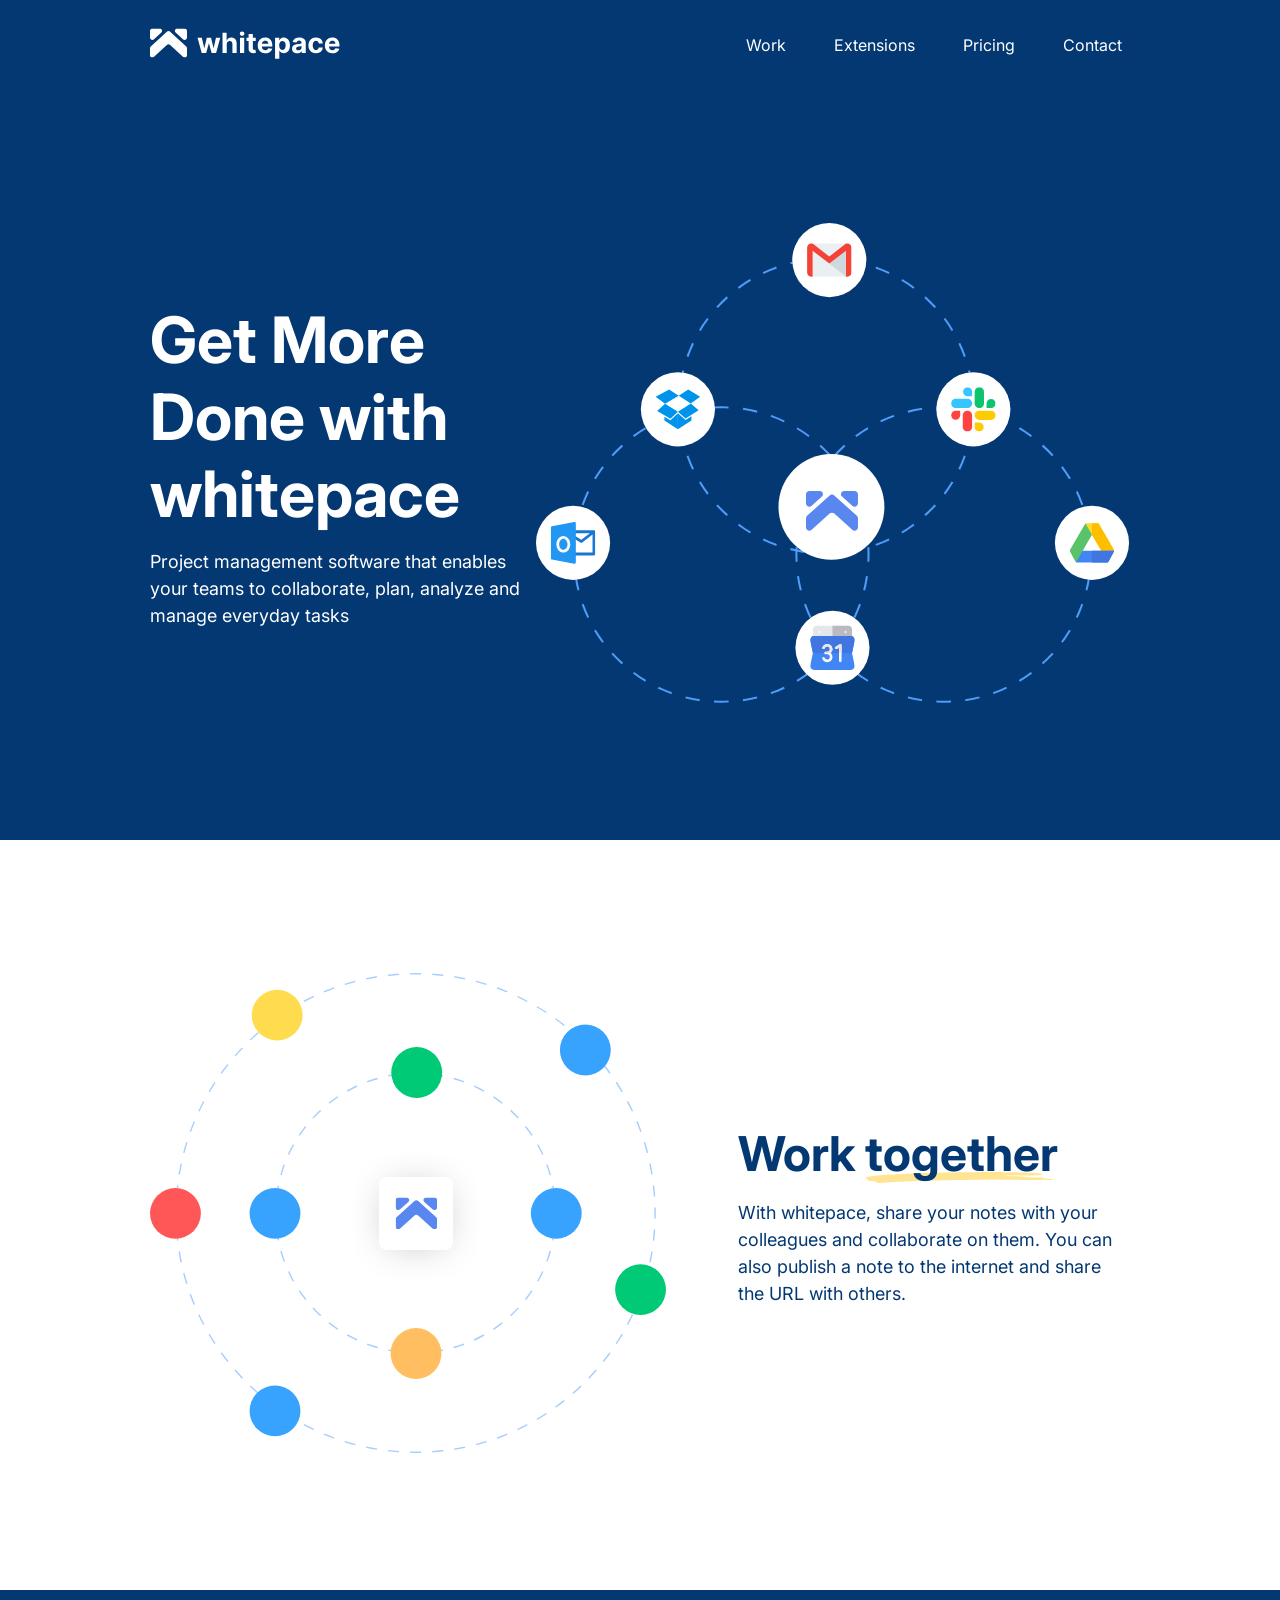
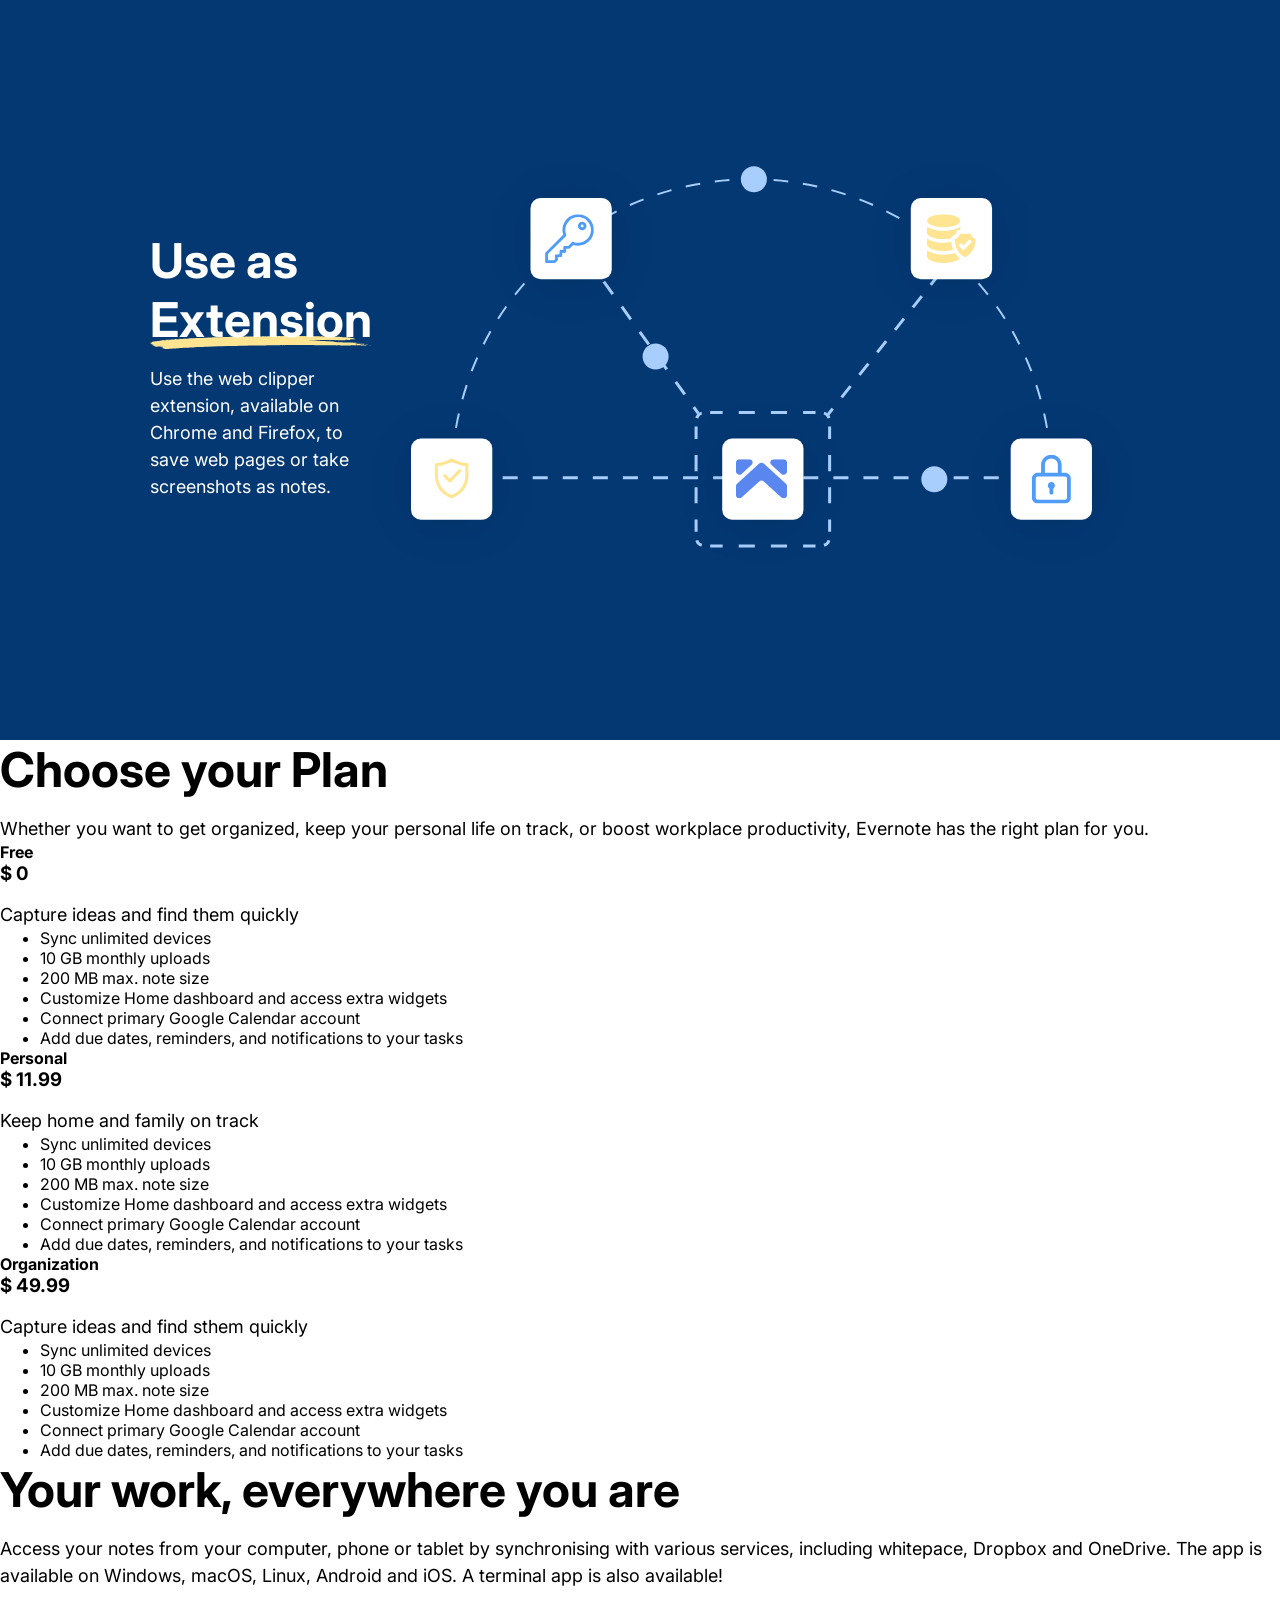
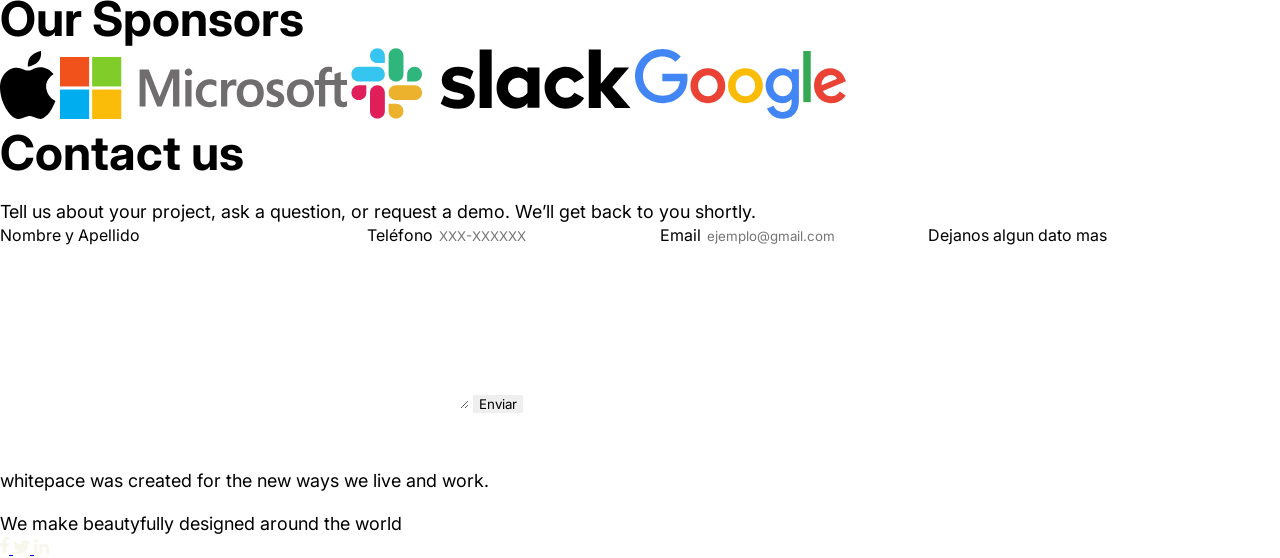
==== index.html @ 9ba9b7a3 "Primera versión de la landing" ====
<!DOCTYPE html>
<html lang="en">
<head>
    <meta charset="UTF-8">
    <meta name="viewport" content="width=device-width, initial-scale=1.0">
    <link rel="stylesheet" href="styles.css">
    <title>WhiteSpace</title>
    <link rel="preconnect" href="https://fonts.googleapis.com">
    <link rel="preconnect" href="https://fonts.gstatic.com" crossorigin>
    <link href="https://fonts.googleapis.com/css2?family=Inter:ital,opsz,wght@0,14..32,100..900;1,14..32,100..900&display=swap" rel="stylesheet">
</head>
<body>
    <header>
        <nav>
            <div class="logo"><img src="./img/Logo.svg" alt="logo de la empresa WhiteSpace"></div>
            <ul>
                <li><a href="#WorkTogether">Work</a></li>
                <li><a href="#UseExtension">Extensions</a></li>
                <li><a href="#Planes">Pricing</a></li>
                <li><a href="#Formulario">Contact</a></li>
            </ul>
        </nav>
    </header>

    <main>
        <section id="GetMore">
            <div class="ContenedorTitulo">
                <h1>Get More Done with whitepace</h1>
                <p>Project management software that enables your teams to collaborate, plan, analyze and manage everyday tasks</p>
            </div>
            <div>
                <img src="./img/Imagen-Section1.svg" alt="Apps como slack, teams, calendar, etc." class="Imagen-BannerSimple">
            </div> 
        </section>

        <section id="WorkTogether">
            <div>
                <img src="./img/Imagen-Section2.svg" alt="Circulos alrededor del logo de WhiteSpace" class="Imagen-BannerSimple">
            </div> 
            <div class="ContenedorTitulo">
                <h2>Work <span class="Subrayado-amarillo">together</span></h2>
                <p>With whitepace, share your notes with your colleagues and collaborate on them. You can also publish a note to the internet and share the URL with others. </p>
            </div>
            
        </section>

        <section id="UseExtension">
            <div>
                <h2>Use as <span class="Subrayado-amarillo">Extension </span></h2>
                <p>Use the web clipper extension, available on Chrome and Firefox, to save web pages or take screenshots as notes. </p>
            </div>
            <div>
                <img src="./img/Imagen-Section3.svg" alt="Iconos de Base de Datos, Llaves, simulando extensiones de la marca">
            </div> 
        </section>

        <section id="Planes">
            <div>
                <h2>Choose your Plan</h2>
                <p>Whether you want to get organized, keep your personal life on track, or boost workplace productivity, Evernote has the right plan for you.</p>
            </div>
            
            <div class="ContenedorCards">
                
                <article class="Card">
                    <h4>Free</h4>
                    <h3>$ 0</h3>
                    <p>Capture ideas and find them quickly</p>

                    <ul>
                        <li>Sync unlimited devices</li>
                        <li>10 GB monthly uploads</li>
                        <li>200 MB max. note size</li>
                        <li>Customize Home dashboard and access extra widgets</li>
                        <li>Connect primary Google Calendar account</li>
                        <li>Add due dates, reminders, and notifications to your tasks</li>
                    </ul>
                </article>

                <article class="Card Gold">
                    <h4>Personal</h4>
                    <h3>$ 11.99</h3>
                    <p>Keep home and family on track</p>

                    <ul>
                        <li>Sync unlimited devices</li>
                        <li>10 GB monthly uploads</li>
                        <li>200 MB max. note size</li>
                        <li>Customize Home dashboard and access extra widgets</li>
                        <li>Connect primary Google Calendar account</li>
                        <li>Add due dates, reminders, and notifications to your tasks</li>
                    </ul>
                </article>

                <article class="Card">
                    <h4>Organization</h4>
                    <h3>$ 49.99</h3>
                    <p>Capture ideas and find sthem quickly</p>

                    <ul>
                        <li>Sync unlimited devices</li>
                        <li>10 GB monthly uploads</li>
                        <li>200 MB max. note size</li>
                        <li>Customize Home dashboard and access extra widgets</li>
                        <li>Connect primary Google Calendar account</li>
                        <li>Add due dates, reminders, and notifications to your tasks</li>
                    </ul>
                </article>
                
            </div> 
        </section>

        <section id="YourWork">
            <h2>Your work, <span class="Subrayado-azul">everywhere</span> you are</h2>
            <p>Access your notes from your computer, phone or tablet by synchronising with various services, including whitepace, Dropbox and OneDrive. The app is available on Windows, macOS, Linux, Android and iOS. A terminal app is also available!</p>
        </section>

        <section id="Sponsors">
            <h2>Our Sponsors</h2>
            <div class="ImagenesSponsors">
                <img src="./img/Apple.svg" alt="Logo de la Empresa Apple"> <img src="./img/Microsoft.svg" alt="Logo de la Empresa Microsoft"> <img src="./img/Slack.svg" alt="Logo de la Empresa Slack"> <img src="./img/Google.svg" alt="Logo de la Empresa Google">
            </div>
        </section>

        <section id="Formulario">
            <div class="CabeceraFormulario">
                <h2>Contact us</h2>
                <p>Tell us about your project, ask a question, or request a demo. We’ll get back to you shortly.</p>
            </div>
            <form>
                <label for="Nombre">Nombre y Apellido</label>
                <input id="Nombre" type="text" name="Nombre" required>

                <label for="Telefono">Teléfono</label>
                <input id="Telefono" type="tel" name="Telefono" required placeholder="XXX-XXXXXX">

                <label for="email">Email</label>
                <input id="email" type="email" name="Email" required placeholder="ejemplo@gmail.com">

                <label for="Comentario">Dejanos algun dato mas</label>
                <textarea id="Comentario" name="Comentario" rows="10" cols="50"></textarea>

                <button type="submit">Enviar</button>

            </form>
        </section>
    </main>

    <footer>
        <div class="CabeceraFooter">
            <img src="./img/Logo.svg" alt="logo de la empresa WhiteSpace">
            <p>whitepace was created for the new ways we live and work.</p>
            <p>We make beautyfully designed around the world</p>
        </div>

        <div class="Redes">
        <a href="https://facebook.com" target="_blank">
            <img src="./img/Facebook.svg" alt="Logo de Facebook">
        </a>
        <a href="https://x.com" target="_blank">
            <img src="./img/Twitter.svg" alt="Logo de X (Twitter)">
        </a>
        <a href="https://linkedin.com" target="_blank">
            <img src="./img/Linkedin.svg" alt="Logo de LinkedIn">
        </a>
        </div>
    </footer>



</body>
</html>
---- styles.css ----
:root{
    --blanco: #ffffff;
    --azul-marino: #043873;
    --negro: #212529;
    --amarillo: #FFE492;
    --celeste: #4F9CF9;
    --gris-oscuro: #6B7280;
    --gris-claro: #D9E2EC; 
}

*{
    margin: 0px;
    border: 0px;
    box-sizing: border-box;
    font-family: "Inter", sans-serif;
}

nav{
    display: flex;
    width: 100%;
    height: 90px;
    justify-content: space-between;
    padding: 20px 150px;
    align-items: center;
    align-self: stretch;
    background-color: var(--azul-marino);
}

nav ul{
    display: flex;
    align-items: flex-start;
    gap: 32px;
    list-style-type: none;
    margin: 0;
    padding: 0;
}

nav ul li a{
    color: var(--blanco);
    text-decoration: none;
    padding: 8px;
    transform: translateY(0);
    transition: background-color 0.3s ease;
    border-radius: 8px;
}

nav ul li a:hover{
    background-color: var(--celeste);
    border-radius: 8px;
    padding: 8px;
}

#GetMore, #UseExtension, #WorkTogether{
    display: flex;
    width: 100%;
    height: 750px;
    padding: 20px 150px;
    justify-content: space-between;
    align-items: center;
    background-color: var(--azul-marino);
    color: var(--blanco);
}

.ContenedorTitulo{
    width: 40%;
}

h1{
    font-size: 64px;
    font-style: normal;
    font-weight: 700;
    line-height: normal;
}

p{
    font-size: 18px;
    font-style: normal;
    font-weight: 400;
    line-height: 1.5;
    margin-top: 16px;
}

.Imagen-BannerSimple{
    height: 480px;
    width: auto;
}

#WorkTogether{
    background-color: var(--blanco);
    color: var(--azul-marino);
}

h2{
    font-size: 48px;
    font-style: normal;
    font-weight: 700;
    line-height: normal;
}

.Subrayado-amarillo{
    background-image: url("./img/Span.svg");
    background-repeat: no-repeat;
    background-size: 100%;
    background-position: bottom;
}
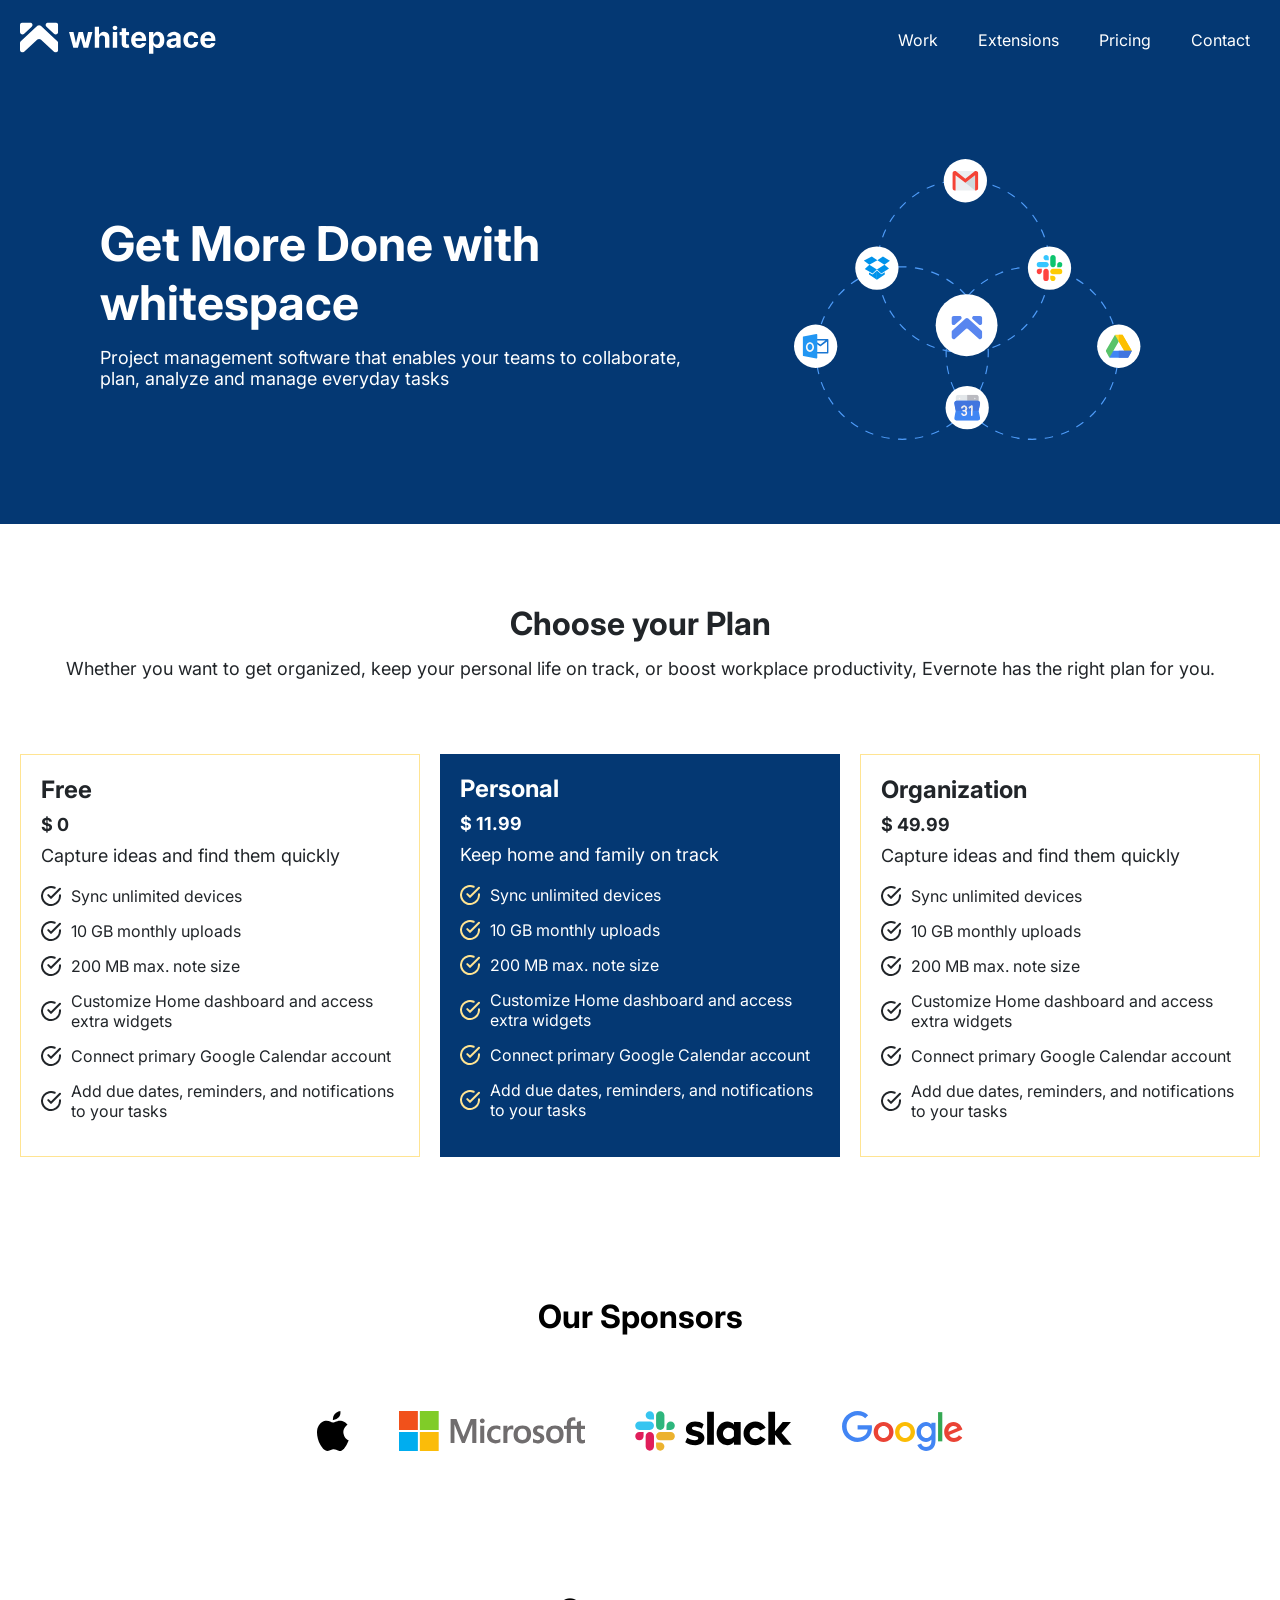
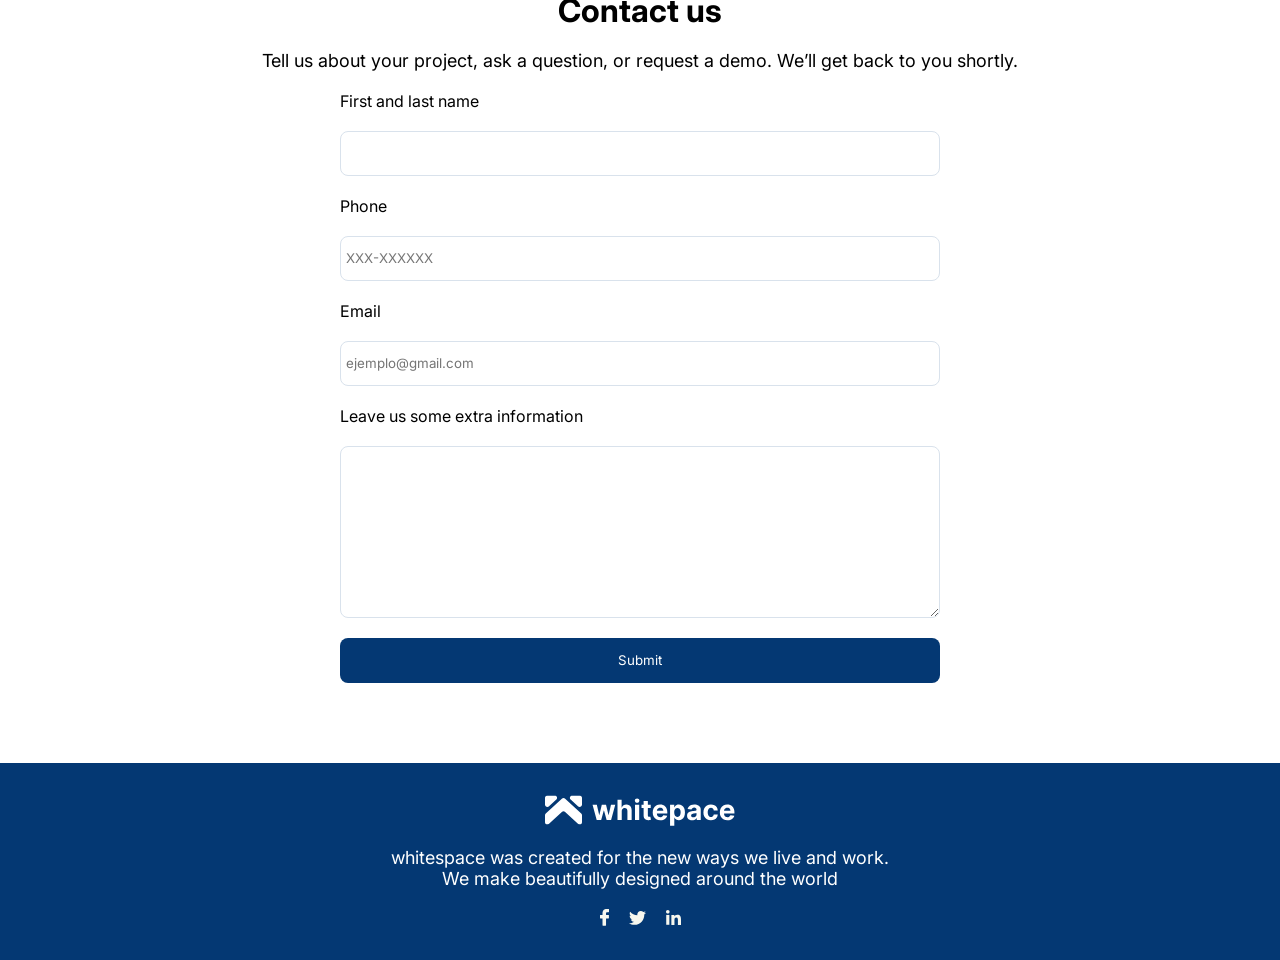
==== commit 7dd5cd38: "Landing final" ====
--- a/index.html
+++ b/index.html
@@ -4,7 +4,7 @@
     <meta charset="UTF-8">
     <meta name="viewport" content="width=device-width, initial-scale=1.0">
     <link rel="stylesheet" href="styles.css">
-    <title>WhiteSpace</title>
+    <title>Whitespace</title>
     <link rel="preconnect" href="https://fonts.googleapis.com">
     <link rel="preconnect" href="https://fonts.gstatic.com" crossorigin>
     <link href="https://fonts.googleapis.com/css2?family=Inter:ital,opsz,wght@0,14..32,100..900;1,14..32,100..900&display=swap" rel="stylesheet">
@@ -12,62 +12,44 @@
 <body>
     <header>
         <nav>
-            <div class="logo"><img src="./img/Logo.svg" alt="logo de la empresa WhiteSpace"></div>
-            <ul>
-                <li><a href="#WorkTogether">Work</a></li>
-                <li><a href="#UseExtension">Extensions</a></li>
-                <li><a href="#Planes">Pricing</a></li>
-                <li><a href="#Formulario">Contact</a></li>
+            <div class="logo"><img src="./img/Logo.svg" alt="Logo de la empresa Whitespace"></div>
+            <ul class="listaMenu">
+                <li><a href="#">Work</a></li>
+                <li><a href="#">Extensions</a></li>
+                <li><a href="#">Pricing</a></li>
+                <li><a href="#">Contact</a></li>
             </ul>
         </nav>
     </header>
 
     <main>
-        <section id="GetMore">
-            <div class="ContenedorTitulo">
-                <h1>Get More Done with whitepace</h1>
+        <section class="GetMore">
+            <div class="ContenedorTituloBajada">
+                <h1>Get More Done with whitespace</h1>
                 <p>Project management software that enables your teams to collaborate, plan, analyze and manage everyday tasks</p>
             </div>
-            <div>
+            <div class="ContenedorImagen">
                 <img src="./img/Imagen-Section1.svg" alt="Apps como slack, teams, calendar, etc." class="Imagen-BannerSimple">
             </div> 
         </section>
 
-        <section id="WorkTogether">
-            <div>
-                <img src="./img/Imagen-Section2.svg" alt="Circulos alrededor del logo de WhiteSpace" class="Imagen-BannerSimple">
-            </div> 
-            <div class="ContenedorTitulo">
-                <h2>Work <span class="Subrayado-amarillo">together</span></h2>
-                <p>With whitepace, share your notes with your colleagues and collaborate on them. You can also publish a note to the internet and share the URL with others. </p>
-            </div>
-            
-        </section>
-
-        <section id="UseExtension">
-            <div>
-                <h2>Use as <span class="Subrayado-amarillo">Extension </span></h2>
-                <p>Use the web clipper extension, available on Chrome and Firefox, to save web pages or take screenshots as notes. </p>
-            </div>
-            <div>
-                <img src="./img/Imagen-Section3.svg" alt="Iconos de Base de Datos, Llaves, simulando extensiones de la marca">
-            </div> 
-        </section>
-
-        <section id="Planes">
-            <div>
+        
+        <section class="Planes">
+            <div class="ContenedorTituloBajada">
                 <h2>Choose your Plan</h2>
-                <p>Whether you want to get organized, keep your personal life on track, or boost workplace productivity, Evernote has the right plan for you.</p>
+                <p class="PrimerParrafo">Whether you want to get organized, keep your personal life on track, or boost workplace productivity, Evernote has the right plan for you.</p>
             </div>
             
             <div class="ContenedorCards">
                 
                 <article class="Card">
-                    <h4>Free</h4>
-                    <h3>$ 0</h3>
+                    <div class="Card-Title">
+                    <h3>Free</h3>
+                    <p class="PrecioCard">$ 0</p>
                     <p>Capture ideas and find them quickly</p>
+                    </div>
 
-                    <ul>
+                    <ul class="ListadoCard">
                         <li>Sync unlimited devices</li>
                         <li>10 GB monthly uploads</li>
                         <li>200 MB max. note size</li>
@@ -78,11 +60,13 @@
                 </article>
 
                 <article class="Card Gold">
-                    <h4>Personal</h4>
-                    <h3>$ 11.99</h3>
+                    <div class="Card-Title">
+                    <h3>Personal</h3>
+                    <p class="PrecioCard">$ 11.99</p>
                     <p>Keep home and family on track</p>
+                    </div>
 
-                    <ul>
+                    <ul class="ListadoCard">
                         <li>Sync unlimited devices</li>
                         <li>10 GB monthly uploads</li>
                         <li>200 MB max. note size</li>
@@ -93,11 +77,13 @@
                 </article>
 
                 <article class="Card">
-                    <h4>Organization</h4>
-                    <h3>$ 49.99</h3>
-                    <p>Capture ideas and find sthem quickly</p>
+                    <div class="Card-Title">
+                    <h3>Organization</h3>
+                    <p class="PrecioCard">$ 49.99</p>
+                    <p>Capture ideas and find them quickly</p>
+                    </div>
 
-                    <ul>
+                    <ul class="ListadoCard">
                         <li>Sync unlimited devices</li>
                         <li>10 GB monthly uploads</li>
                         <li>200 MB max. note size</li>
@@ -110,63 +96,58 @@
             </div> 
         </section>
 
-        <section id="YourWork">
-            <h2>Your work, <span class="Subrayado-azul">everywhere</span> you are</h2>
-            <p>Access your notes from your computer, phone or tablet by synchronising with various services, including whitepace, Dropbox and OneDrive. The app is available on Windows, macOS, Linux, Android and iOS. A terminal app is also available!</p>
-        </section>
-
-        <section id="Sponsors">
+        <section class="Sponsors">
             <h2>Our Sponsors</h2>
             <div class="ImagenesSponsors">
-                <img src="./img/Apple.svg" alt="Logo de la Empresa Apple"> <img src="./img/Microsoft.svg" alt="Logo de la Empresa Microsoft"> <img src="./img/Slack.svg" alt="Logo de la Empresa Slack"> <img src="./img/Google.svg" alt="Logo de la Empresa Google">
+                <img src="./img/Apple.svg" alt="Logo de la empresa Apple"> 
+                <img src="./img/Microsoft.svg" alt="Logo de la empresa Microsoft"> 
+                <img src="./img/Slack.svg" alt="Logo de la empresa Slack"> 
+                <img src="./img/Google.svg" alt="Logo de la empresa Google">
             </div>
         </section>
 
-        <section id="Formulario">
+        <section class="Formulario">
             <div class="CabeceraFormulario">
                 <h2>Contact us</h2>
                 <p>Tell us about your project, ask a question, or request a demo. We’ll get back to you shortly.</p>
             </div>
             <form>
-                <label for="Nombre">Nombre y Apellido</label>
+                <label for="Nombre">First and last name</label>
                 <input id="Nombre" type="text" name="Nombre" required>
 
-                <label for="Telefono">Teléfono</label>
+                <label for="Telefono">Phone</label>
                 <input id="Telefono" type="tel" name="Telefono" required placeholder="XXX-XXXXXX">
 
                 <label for="email">Email</label>
                 <input id="email" type="email" name="Email" required placeholder="ejemplo@gmail.com">
 
-                <label for="Comentario">Dejanos algun dato mas</label>
-                <textarea id="Comentario" name="Comentario" rows="10" cols="50"></textarea>
+                <label for="Comentario">Leave us some extra information</label>
+                <textarea id="Comentario" name="Comentario" rows="10"></textarea>
 
-                <button type="submit">Enviar</button>
-
+                <button type="submit">Submit</button>
             </form>
         </section>
     </main>
 
     <footer>
         <div class="CabeceraFooter">
-            <img src="./img/Logo.svg" alt="logo de la empresa WhiteSpace">
-            <p>whitepace was created for the new ways we live and work.</p>
-            <p>We make beautyfully designed around the world</p>
+            <img src="./img/Logo.svg" alt="Logo de la empresa Whitespace">
+            <p>whitespace was created for the new ways we live and work.</p>
+            <p>We make beautifully designed around the world</p>
         </div>
 
         <div class="Redes">
-        <a href="https://facebook.com" target="_blank">
-            <img src="./img/Facebook.svg" alt="Logo de Facebook">
-        </a>
-        <a href="https://x.com" target="_blank">
-            <img src="./img/Twitter.svg" alt="Logo de X (Twitter)">
-        </a>
-        <a href="https://linkedin.com" target="_blank">
-            <img src="./img/Linkedin.svg" alt="Logo de LinkedIn">
-        </a>
+            <a href="https://facebook.com" target="_blank">
+                <img src="./img/Facebook.svg" alt="Logo de Facebook">
+            </a>
+            <a href="https://x.com" target="_blank">
+                <img src="./img/Twitter.svg" alt="Logo de X (Twitter)">
+            </a>
+            <a href="https://linkedin.com" target="_blank">
+                <img src="./img/Linkedin.svg" alt="Logo de LinkedIn">
+            </a>
         </div>
     </footer>
 
-
-
 </body>
 </html>
--- a/styles.css
+++ b/styles.css
@@ -15,94 +15,337 @@
     font-family: "Inter", sans-serif;
 }
 
+
+/*Mobile First*/
+
+/*----------------------------------------*/
+/*Barra de Navegacion*/    
 nav{
-    display: flex;
+        display: flex;
+        flex-direction: column;
+        row-gap: 20px;
+        width: 100%;
+        padding: 20px;
+        align-items: center;   
+        background-color: var(--azul-marino);
+}
+
+.logo img{
+        height: 35px;
+        width: auto;
+}
+
+.listaMenu{
+        display: flex;
+        list-style: none;
+        width: 100%;
+        justify-content: space-around;
+        padding: 0; 
+        margin: 0;
+}
+
+.listaMenu li a{
+        color: var(--blanco);
+        text-decoration: none;
+        transition: background-color 0.3s ease;
+        padding: 5px;
+}
+
+.listaMenu li a:hover{
+        background-color: var(--celeste);
+        border-radius: 8px;
+}
+
+/*----------------------------------------*/
+/*Seccion GetMore donde whitespace*/
+.GetMore{
+    display: flex;
+    flex-direction: column;
+    gap: 75px;
     width: 100%;
-    height: 90px;
-    justify-content: space-between;
-    padding: 20px 150px;
-    align-items: center;
-    align-self: stretch;
+    padding: 80px 20px;
+    align-items: center;   
     background-color: var(--azul-marino);
-}
-
-nav ul{
-    display: flex;
-    align-items: flex-start;
-    gap: 32px;
-    list-style-type: none;
+    text-align: center;
+    color: var(--blanco);
+}
+
+.ContenedorTituloBajada{
+    display: flex;
+    flex-direction: column;
+    gap: 15px;
+}
+
+h1{
+    font-size: 36px;
+}
+
+p{
+    font-size: 18px;
+}
+
+.ContenedorImagen img{
+    width: 85%;
+    height: auto;
+}
+
+/*----------------------------------------*/
+/*Seccion Planes*/
+.Planes{
+    display: flex;
+    flex-direction: column;
+    gap: 75px;
+    width: 100%;
+    padding: 80px 20px;
+    align-items: center;   
+    background-color: var(--blanco);
+    text-align: center;
+    color: var(--negro);
+}
+
+h2{
+    font-size: 32px;
+}
+
+
+.ContenedorCards
+{
+    display: grid;
+    width: 100%;
+    grid-template-columns: repeat(auto-fit, minmax(250px, 1fr));
+    text-align: left;
+    gap: 20px;
+}
+
+
+
+.Card{
+    padding: 20px;
+    border: 1px solid var(--amarillo);
+    display: flex;
+    flex-direction: column;
+    gap: 20px;
+}
+
+.Card-Title{
+    display: flex;
+    flex-direction: column;
+    gap: 10px;
+}
+
+.Card-Title h3{
+    font-size: 24px;
+}
+
+.PrecioCard{
+    font-size: 36px;
+    font-weight: bold;
+}
+
+.Card-Title p{
+    font-size: 18px;
+}
+
+.ListadoCard{
+    list-style: none;
+    padding: 0; 
     margin: 0;
-    padding: 0;
-}
-
-nav ul li a{
+}
+
+.ListadoCard li{
+  padding-left: 30px;
+  margin-bottom: 15px;
+  color: var(--negro);
+  position: relative;
+}
+
+.ListadoCard li::before{
+  content: "";
+  position: absolute;
+  left: 0;
+  top: 50%;
+  width: 20px;
+  height: 20px;
+  background-image: url(img/CheckNegro.svg);
+  transform: translateY(-50%);
+  background-size: contain;
+  background-repeat: no-repeat;
+}
+
+.Gold{
     color: var(--blanco);
-    text-decoration: none;
-    padding: 8px;
-    transform: translateY(0);
-    transition: background-color 0.3s ease;
+    background-color: var(--azul-marino);
+    border: none;
+}
+
+.Gold .ListadoCard li {
+  color: var(--blanco);
+}
+
+.Gold .ListadoCard li::before {
+  background-image: url(img/CheckYellow.svg);
+}
+
+/*----------------------------------------*/
+/*Seccion Sponsors*/
+
+.Sponsors{
+    display: flex;
+    flex-direction: column;
+    row-gap: 75px;
+    text-align: center;
+    padding: 60px 20px;
+}
+
+
+.ImagenesSponsors{
+    gap: 50px;
+    display: flex;
+    flex-direction: column;
+    align-items: center;
+}
+
+.ImagenesSponsors img{
+    height: 30px;
+    width: auto;
+}
+
+/*----------------------------------------*/
+/*Seccion Inputs*/
+.Formulario{
+    display: flex;
+    flex-direction: column;
+    align-items: center;
+    justify-content: center;
+    padding: 80px 20px; /* Se agregó el aire correspondiente */
+}
+
+.CabeceraFormulario{
+    display: flex;
+    flex-direction: column;
+    gap: 20px;
+    text-align: center;
+    margin: 0; /* Se removió el margin desparejo */
+}
+
+form{
+    display: flex;
+    flex-direction: column;
+    padding: 20px 0 0 0;
+    gap: 20px;
+    width: 100%;        /* Evita el desborde en mobile */
+    max-width: 600px;   /* Limita el tamaño en computadoras */
+}
+
+input, textarea{
+    border: 1px solid var(--gris-claro);
     border-radius: 8px;
-}
-
-nav ul li a:hover{
-    background-color: var(--celeste);
-    border-radius: 8px;
-    padding: 8px;
-}
-
-#GetMore, #UseExtension, #WorkTogether{
-    display: flex;
-    width: 100%;
-    height: 750px;
-    padding: 20px 150px;
-    justify-content: space-between;
-    align-items: center;
+    padding: 5px;
+}
+
+input{
+    height: 45px;
+}
+
+input:focus, textarea:focus{
+    border: 1px solid var(--azul-marino);
+}
+
+button{
+    height: 45px;
     background-color: var(--azul-marino);
     color: var(--blanco);
-}
-
-.ContenedorTitulo{
-    width: 40%;
-}
-
-h1{
-    font-size: 64px;
-    font-style: normal;
-    font-weight: 700;
-    line-height: normal;
-}
-
-p{
-    font-size: 18px;
-    font-style: normal;
-    font-weight: 400;
-    line-height: 1.5;
-    margin-top: 16px;
-}
-
-.Imagen-BannerSimple{
-    height: 480px;
-    width: auto;
-}
-
-#WorkTogether{
-    background-color: var(--blanco);
-    color: var(--azul-marino);
-}
-
-h2{
-    font-size: 48px;
-    font-style: normal;
-    font-weight: 700;
-    line-height: normal;
-}
-
-.Subrayado-amarillo{
-    background-image: url("./img/Span.svg");
-    background-repeat: no-repeat;
-    background-size: 100%;
-    background-position: bottom;
-}
-
-
-
+    border-radius: 8px;
+    cursor: pointer;
+    transition: background-color 0.3s ease; /* Transición igual que el menú */
+}
+
+button:hover{
+    background-color: var(--celeste); /* Solo cambia el fondo */
+}
+
+/*----------------------------------------*/
+/*Footer*/
+
+footer{
+    background-color: var(--azul-marino);
+    display: flex;
+    flex-direction: column;
+    justify-content: center;
+    align-items: center;
+    padding: 30px;
+    color: var(--blanco);
+}
+
+.CabeceraFooter{
+    display: flex;
+    flex-direction: column;
+    justify-content: center;
+    align-items: center;
+    margin-bottom: 20px;
+}
+
+.CabeceraFooter img{
+    margin-bottom: 20px;
+}
+
+.Redes{
+    display: flex;
+    gap: 20px;
+}
+
+/* Tablet y Desktop*/
+@media (min-width: 768px) 
+{
+    /*Barra de Navegacion*/  
+    nav{
+        flex-direction: row;
+    }
+
+    .listaMenu{
+        justify-content: flex-end;
+        gap: 20px;
+    }
+
+    .listaMenu li a{
+        padding: 10px;
+    }
+
+    /*Seccion GetMore donde whitespace*/
+    .GetMore{
+    flex-direction: row;
+    text-align: left;
+    }
+
+    h1{
+        font-size: 48px;
+    }
+
+    .ContenedorImagen img{
+        width: 90%;
+    }
+
+    .Sponsors{
+    justify-content: center;
+    align-items: center;
+    }
+
+    .ImagenesSponsors{
+    flex-direction: row;
+    flex-wrap: wrap;
+    }
+
+.ImagenesSponsors img{
+    height: 40px;
+}
+
+}   
+
+
+@media (min-width: 1024px) 
+{
+    /*Seccion GetMore donde whitespace*/
+    .GetMore{
+    padding: 80px 100px;
+    }
+}
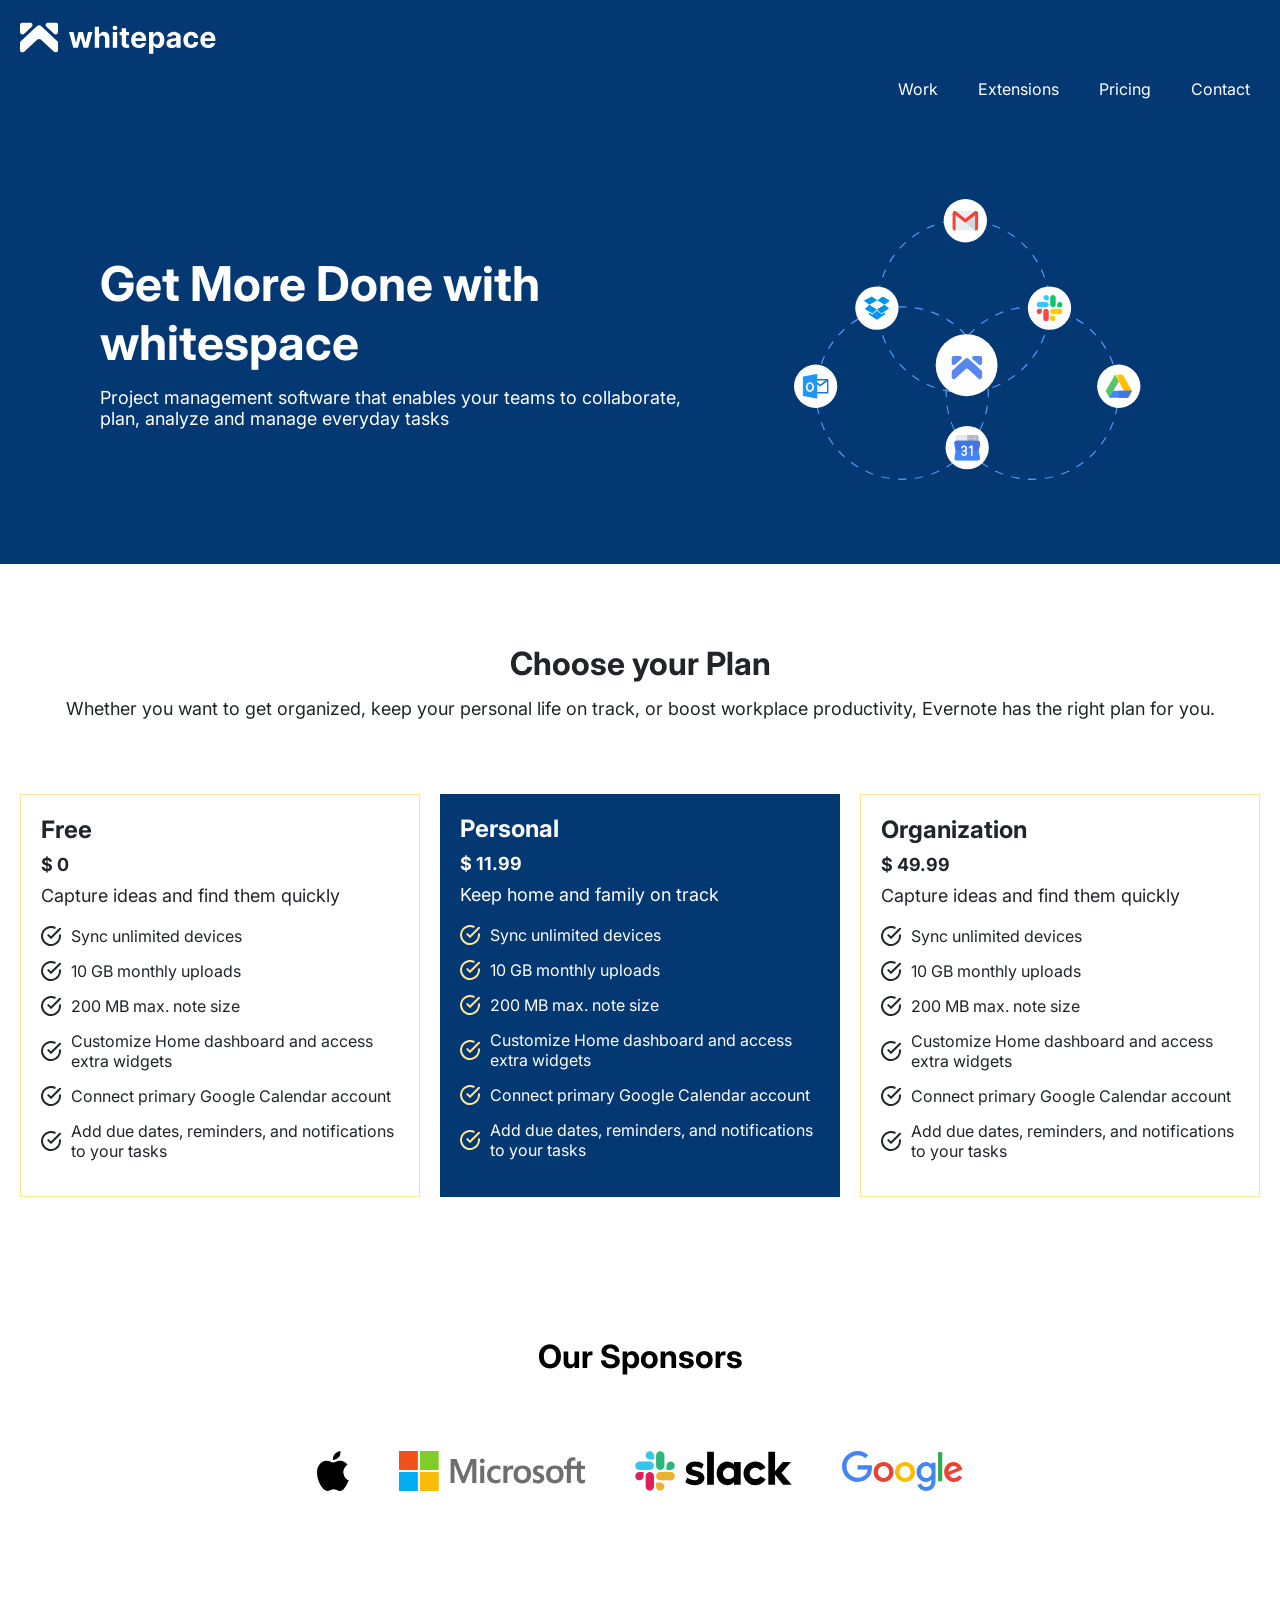
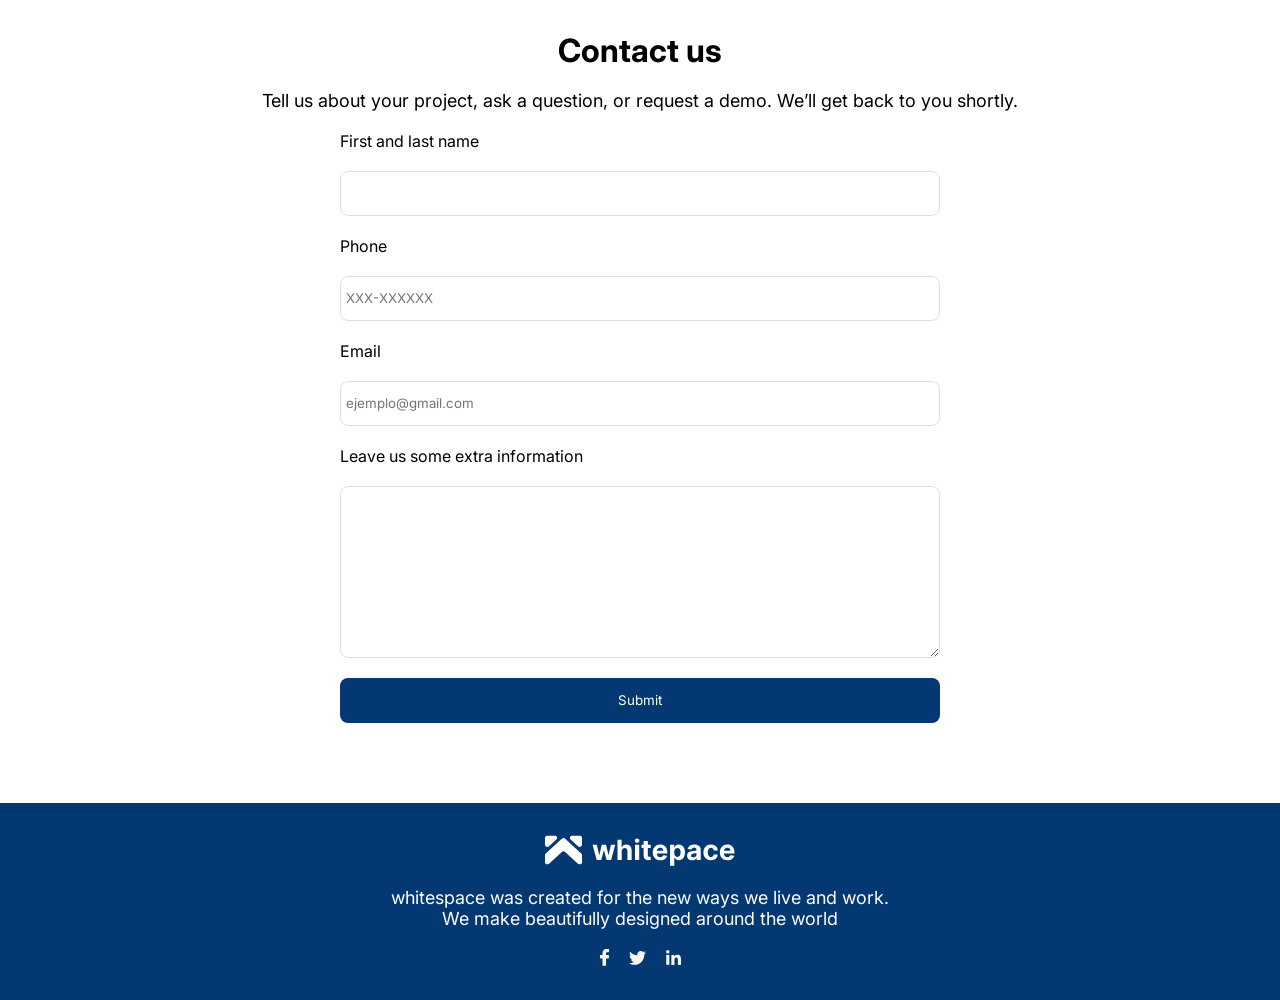
==== commit f9dd426a: "MenuHamburguesa" ====
--- a/index.html
+++ b/index.html
@@ -13,6 +13,9 @@
     <header>
         <nav>
             <div class="logo"><img src="./img/Logo.svg" alt="Logo de la empresa Whitespace"></div>
+
+            <button class="btnMenu">☰</button>
+
             <ul class="listaMenu">
                 <li><a href="#">Work</a></li>
                 <li><a href="#">Extensions</a></li>
@@ -149,5 +152,6 @@
         </div>
     </footer>
 
+    <script src="script.js"></script>
 </body>
 </html>
--- a/styles.css
+++ b/styles.css
@@ -15,6 +15,9 @@
     font-family: "Inter", sans-serif;
 }
 
+/*-------------------JavaScript---------------------*/
+
+/*----------------------------------------*/
 
 /*Mobile First*/
 
@@ -22,7 +25,9 @@
 /*Barra de Navegacion*/    
 nav{
         display: flex;
-        flex-direction: column;
+        flex-direction: row;
+        justify-content: space-between;
+        flex-wrap: wrap;
         row-gap: 20px;
         width: 100%;
         padding: 20px;
@@ -30,18 +35,31 @@
         background-color: var(--azul-marino);
 }
 
+.btnMenu{
+    font-size: 32px;
+    cursor: pointer;
+    background-color: var(--azul-marino);
+}
+
 .logo img{
         height: 35px;
         width: auto;
 }
 
 .listaMenu{
-        display: flex;
+        display: none;
         list-style: none;
         width: 100%;
         justify-content: space-around;
         padding: 0; 
         margin: 0;
+}
+
+.listaMenu.abierto {
+  display: flex;
+  flex-direction: column;
+  align-items: center;
+  gap: 10px;
 }
 
 .listaMenu li a{
@@ -298,11 +316,13 @@
 @media (min-width: 768px) 
 {
     /*Barra de Navegacion*/  
-    nav{
-        flex-direction: row;
-    }
+
+.btnMenu{
+    display: none;
+}
 
     .listaMenu{
+        display: flex;
         justify-content: flex-end;
         gap: 20px;
     }
